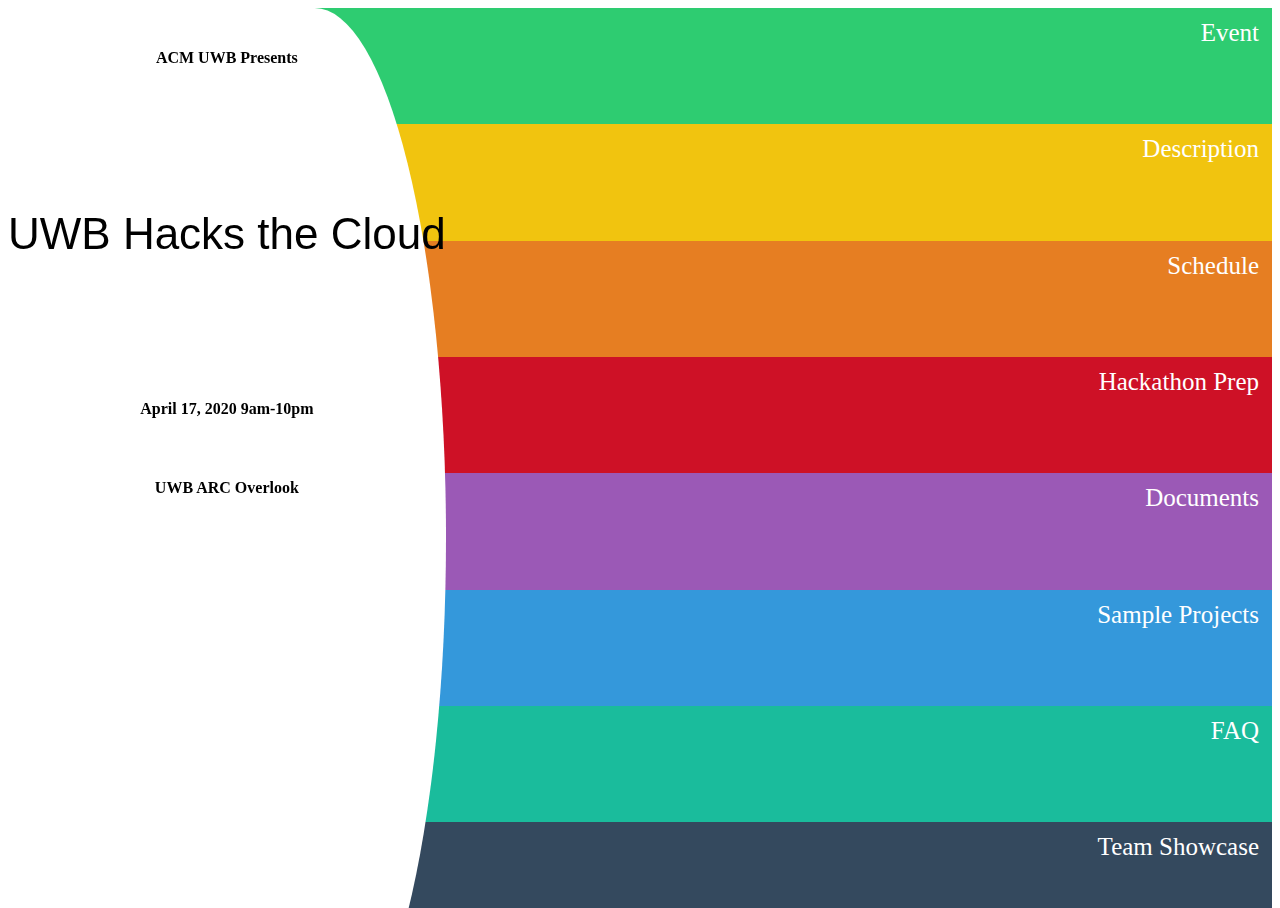
==== curve copy/home.html @ a2ee8c38 "Adding Iniital Files" ====
<!DOCTYPE html>
<html lang="en">
<head>
    <meta charset="UTF-8">
    <title>Title</title>
    <meta name="viewport" content="width=device-width, initial-scale=1">
    <link rel="stylesheet" href="https://stackpath.bootstrapcdn.com/font-awesome/4.7.0/css/font-awesome.min.css">
    <link rel="stylesheet" href="style.css">
</head>
<body>


    <!--Front Page Rainbow Navigation on Right-->
    <div class="rightNav">
        <div class="container">
            <div class="box box1" id="greenCard" onclick="openNav()" ><a>Event</a></div>
            <div class="box box2" onclick="openNav()"><a>Description </a></div>
            <div class="box box3" onclick="openNav()"><a>Schedule </a></div>
            <div class="box box4" onclick="openNav()"><a>Hackathon Prep </a></div>
            <div class="box box5" onclick="openNav()"><a>Documents</a></div>
            <div class="box box6" onclick="openNav()"><a>Sample Projects</a></div>
            <div class="box box7" onclick="openNav()"><a>FAQ</a></div>
            <div class="box box8" onclick="openNav()"><a>Team Showcase</a></div>
            <div class="box box9" onclick="openNav()"><a>Archives</a></div>
            <div class="box box10" onclick="openNav()"><a>About Us</a></div>
        </div>
    </div>

    <!--White Half Circle Event Information-->
    <section>
        <div><h4>ACM UWB Presents</h4></div>
        <div>
            <h1>UWB Hacks the Cloud</h1>
            <h4>April 17, 2020 9am-10pm</h4>
            <h4>UWB ARC Overlook</h4>
        </div>
    </section>

    <!--Green Card Content Slide Navigation -->
    <div id="myNav" class="overlayGreen">
        <a href="javascript:void(0)" class="closebtn" onclick="closeNav()">&times;</a>
        <div class="overlay-content">
            <div class="image_card1">
                <img class="responsive" src="images/gameboy.jpg" alt="Circuit Board Image">
            </div>
            <a href="#">Services</a>
            <a href="#">Clients</a>
            <a href="#">Contact</a>
        </div>
    </div>

    <!--Green Card Content Slide Navigation -->
<!--    <div id="myNav" class="overlayGold">-->
<!--        <a href="javascript:void(0)" class="closebtn" onclick="closeNav()">&times;</a>-->
<!--        <div class="overlay-content">-->
<!--            <div class="image_card1">-->
<!--                <img class="responsive" src="images/floppy1.jpg" alt="Circuit Board Image">-->
<!--            </div>-->
<!--            <a href="#">Services</a>-->
<!--            <a href="#">Clients</a>-->
<!--            <a href="#">Contact</a>-->
<!--        </div>-->
<!--    </div>-->


    <script>
        function openNav() {
            document.getElementById("myNav").style.width = "100%";
        }
        function closeNav (){
            document.getElementById("myNav").style.width = "0%";
        }
    </script>
    </body>
</html>
---- curve copy/style.css ----
h1, h3 {
    margin: 0;
    padding: 100px 0;
    font: 44px "Arial";
    text-align: center;

}
h4{
    text-align: center;
    padding: 20px;
}

button{
   position: center;
}
header h1 {
    color: white;
}

section {
    margin: 0;
    position: fixed;
    height: 1060px;
    max-width:35%;
    background-color: white;
    border-top-right-radius: 30% 50%;
    border-bottom-right-radius: 30% 50%;
}

.box1 {background: #2ecc71;}
.box2 { background: #f1c40f;}
.box3 { background: #e67e22;}
.box4 { background: #ce1126;}
.box5 { background: #9b59b6;}
.box6 { background: #3498db;}
.box7 { background: #1abc9c;}
.box8 { background: #34495e;}
.box9 { background: #e743c3;}
.box10 {background: #16A085}

.rightNav{
    float: right;
    height: auto;
    width: 100%;
    z-index: 1;
    top: 0;
    left: 0;
    background-color: #111;
    overflow-x: hidden;

}
.move{
    justify-content: flex-start;
}

.rightNav a{

    height:10.48vh;
    padding: 6px 8px 6px 25px;
    text-decoration: none;
    font-size: 25px;
    color: #818181;
    display: block;
}

.container{
    height: 100vh;
}

.box{
    text-align: right;
    padding: 5px;
    justify-content: center;
}

.box a{
    color: white;
}

.icons{
    float: right;
}

.button{
    align-self: center;
    font-size: 18px;
}

/* Start of CSS for Grren open pages*/
.overlayGreen {
    height: 100%;
    width: 0%;
    position: fixed;
    z-index: 1;
    top: 0;
    left: 0;
    background-color: black;
    background-color: #2ecc71;
    overflow-x: hidden;
    transition: 0.5s;
}

.overlayGold {
    height: 100%;
    width: 0%;
    position: fixed;
    z-index: 1;
    top: 0;
    left: 0;
    background-color: black;
    background-color: #f1c40f;
    overflow-x: hidden;
    transition: 0.5s;
}

.overlay-content {
    position: relative;
    top: 25%;
    width: 100%;
    text-align: center;
    margin-top: 30px;
}

.overlayGreen a {
    padding: 8px;
    text-decoration: none;
    font-size: 36px;
    color: #818181;
    display: block;
    transition: 0.3s;
}

.overlayGreen a:hover, .overlay a:focus {
    color: #f1f1f1;
}

.overlayGreen .closebtn {
    position: absolute;
    top: 20px;
    right: 45px;
    font-size: 60px;
}

@media screen and (max-height: 450px) {
    .overlayGreen a {font-size: 20px}
    .overlayGreen .closebtn {
        font-size: 40px;
        top: 15px;
        right: 35px;
    }
}

/*End CSS for Open pages*/

.overlay #greenCard{
    background-color: #2ecc71;
}

/*device specific image adjustment*/
.responsive{
    width: 100%;
    height: auto;
    max-width: 550px;
    padding: 20px;
}

/*images aligned left*/
.image_card1{
    align-content: space-between;
    margin-top: 10px;
    margin-bottom: 10px;
    background: #2ecc71;
    opacity: 0.25;
}

.overlayGold {
    height: 100%;
    width: 80%;
    position: fixed;
    z-index: 1;
    top: 0;
    left: 0;
    background-color: black;
    background-color: #f1c40f;}
overflow-x: hidden;
transition: 0.5s;
}
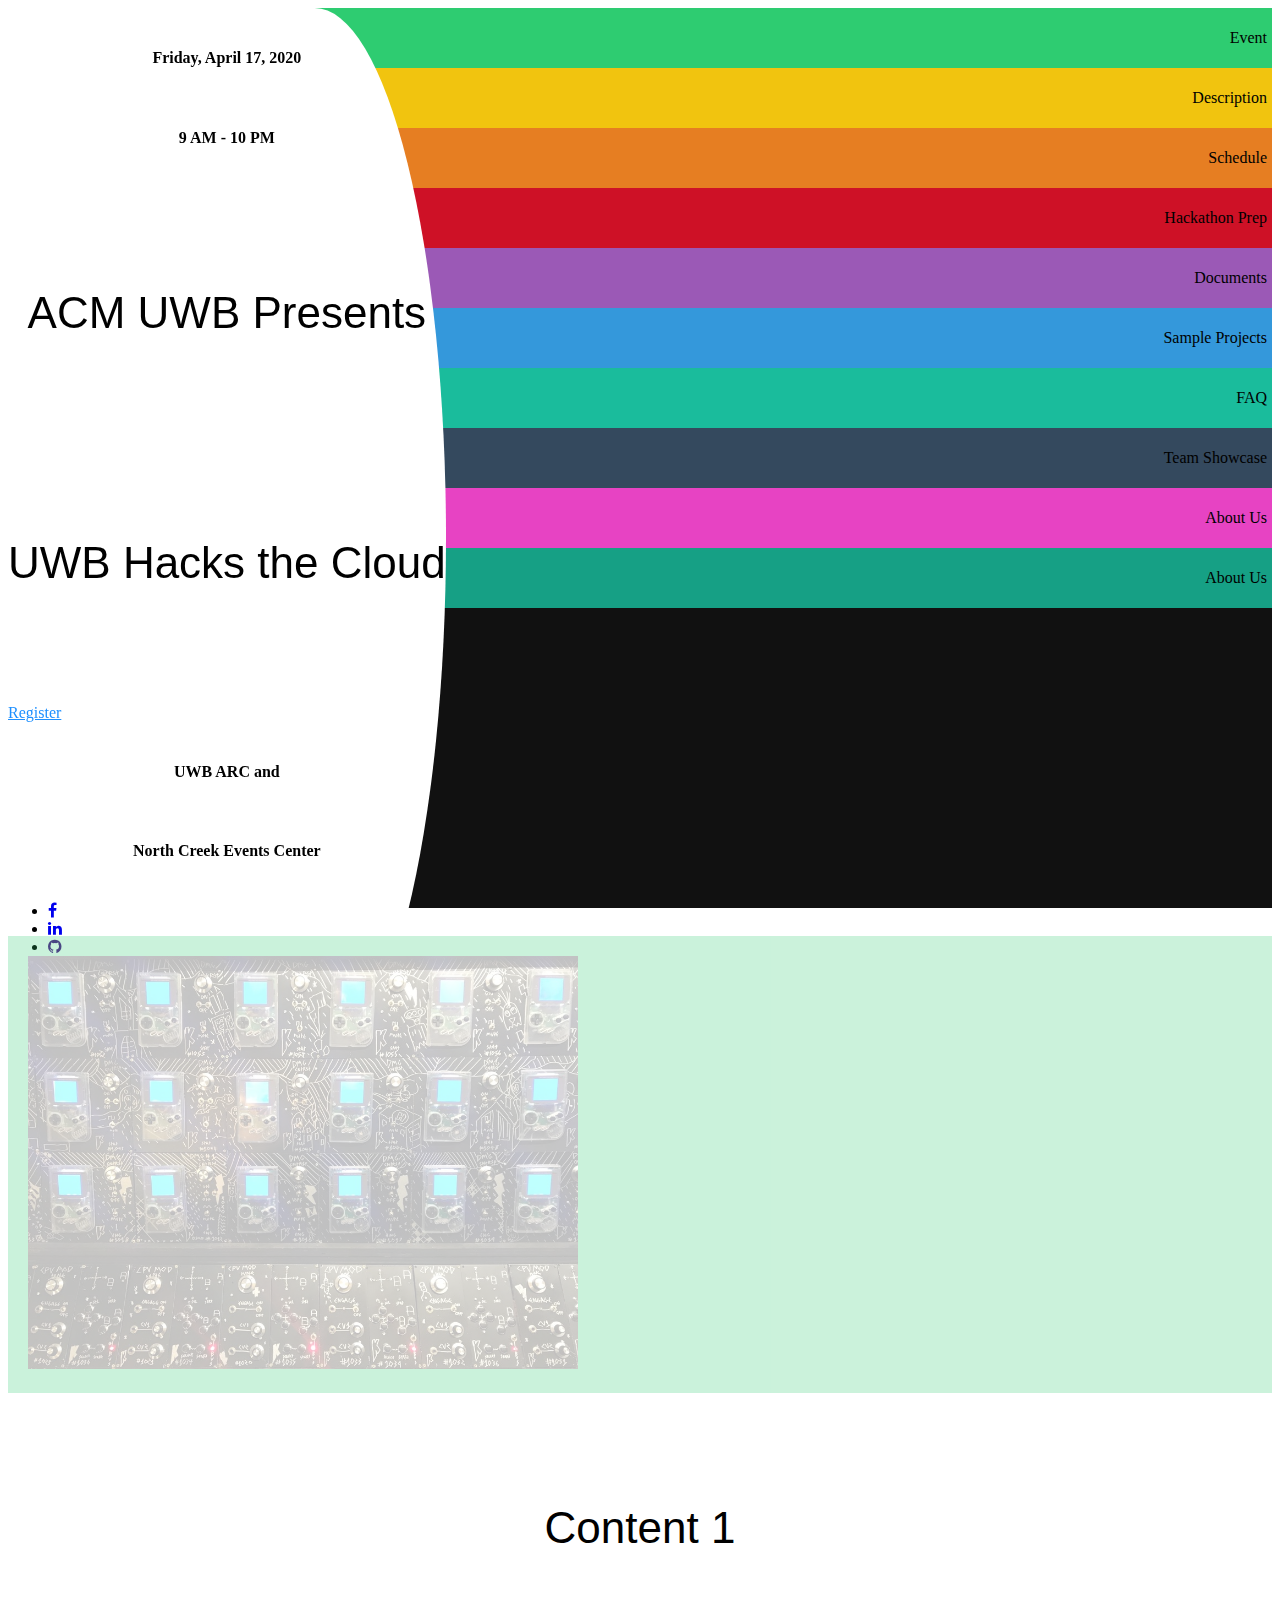
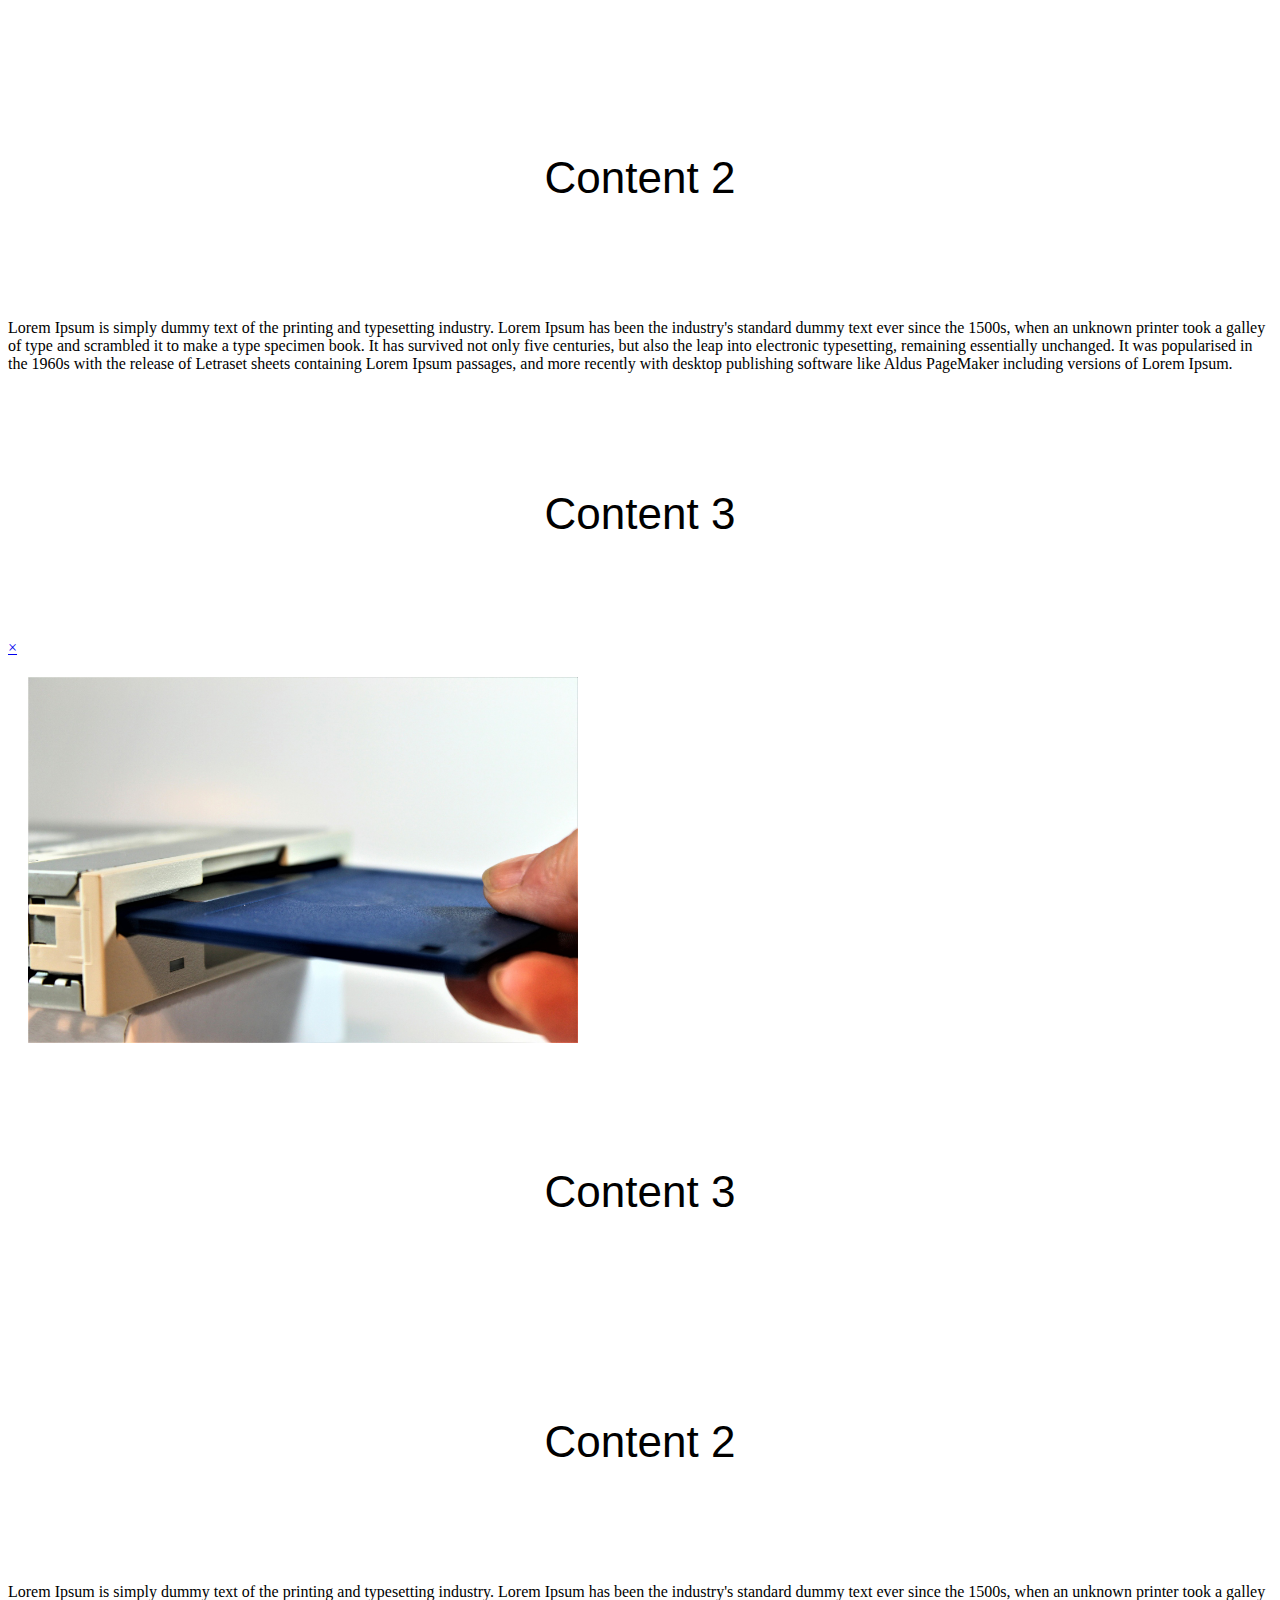
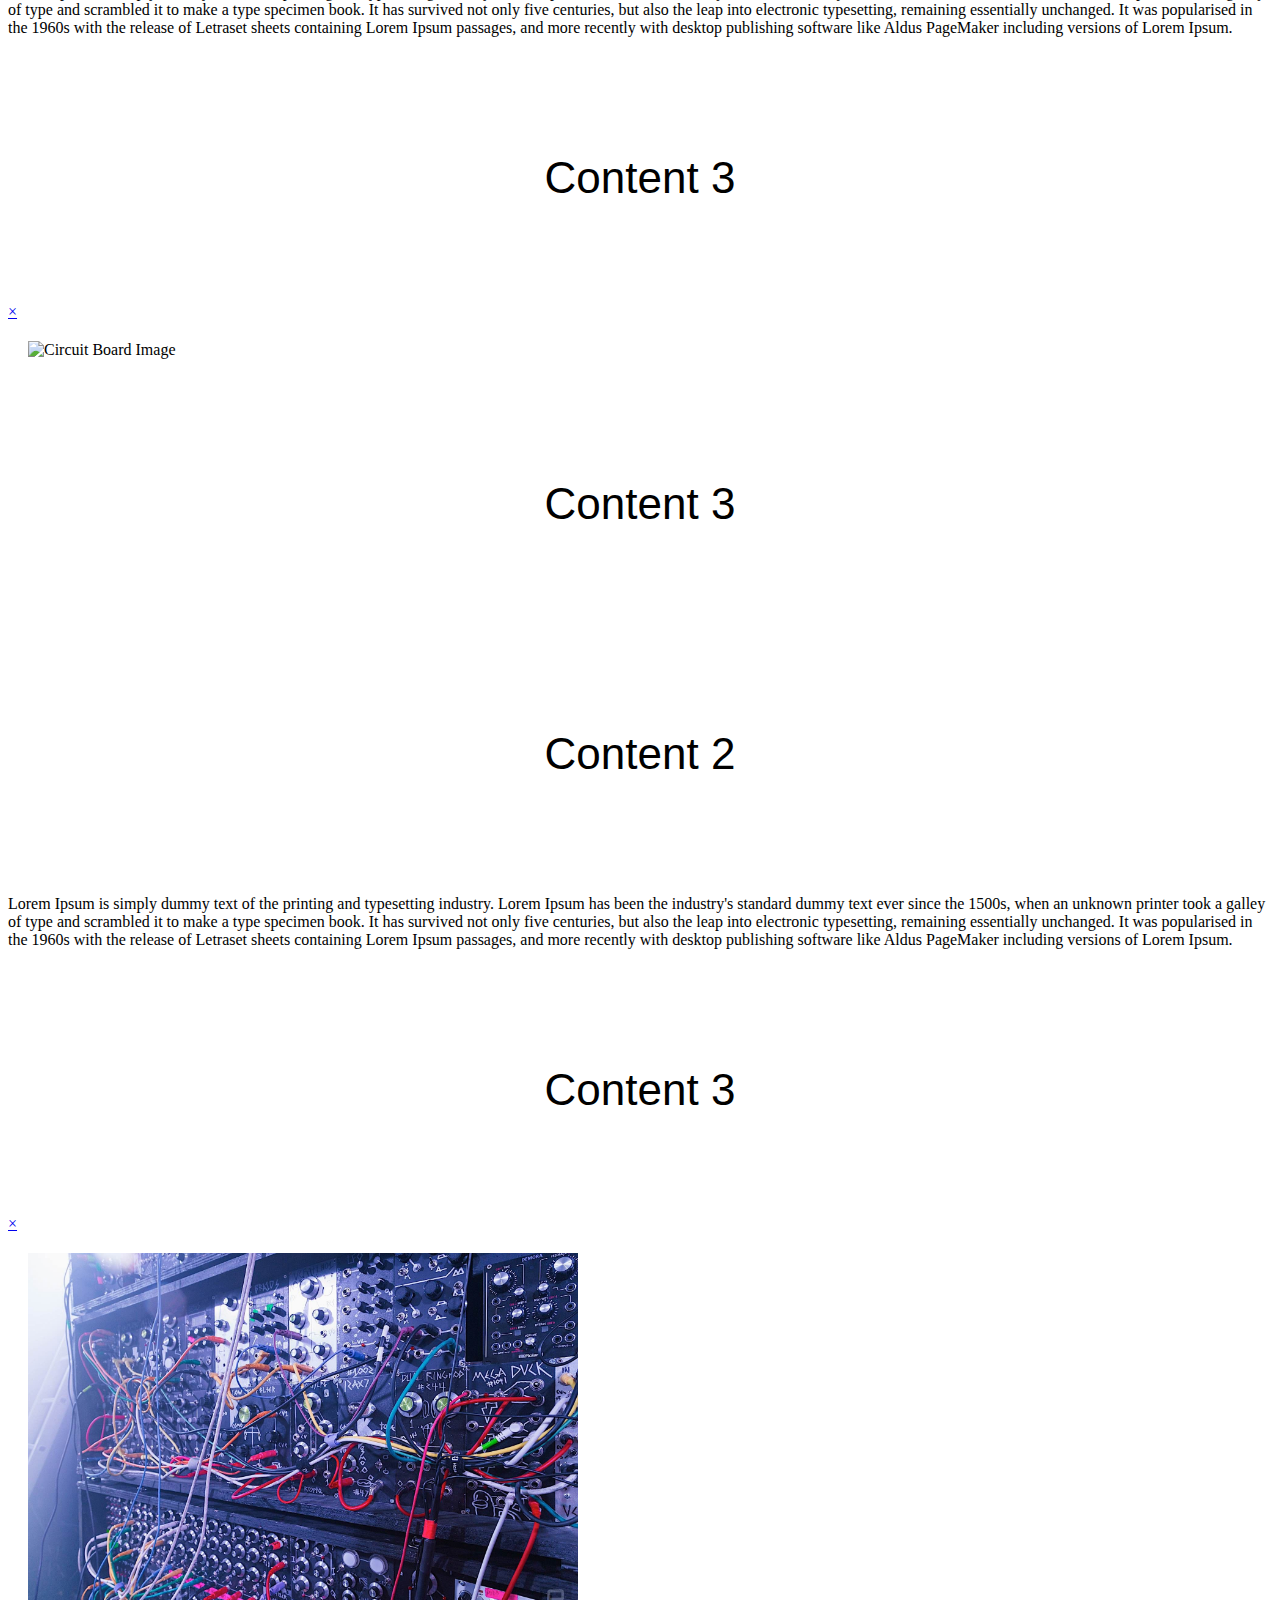
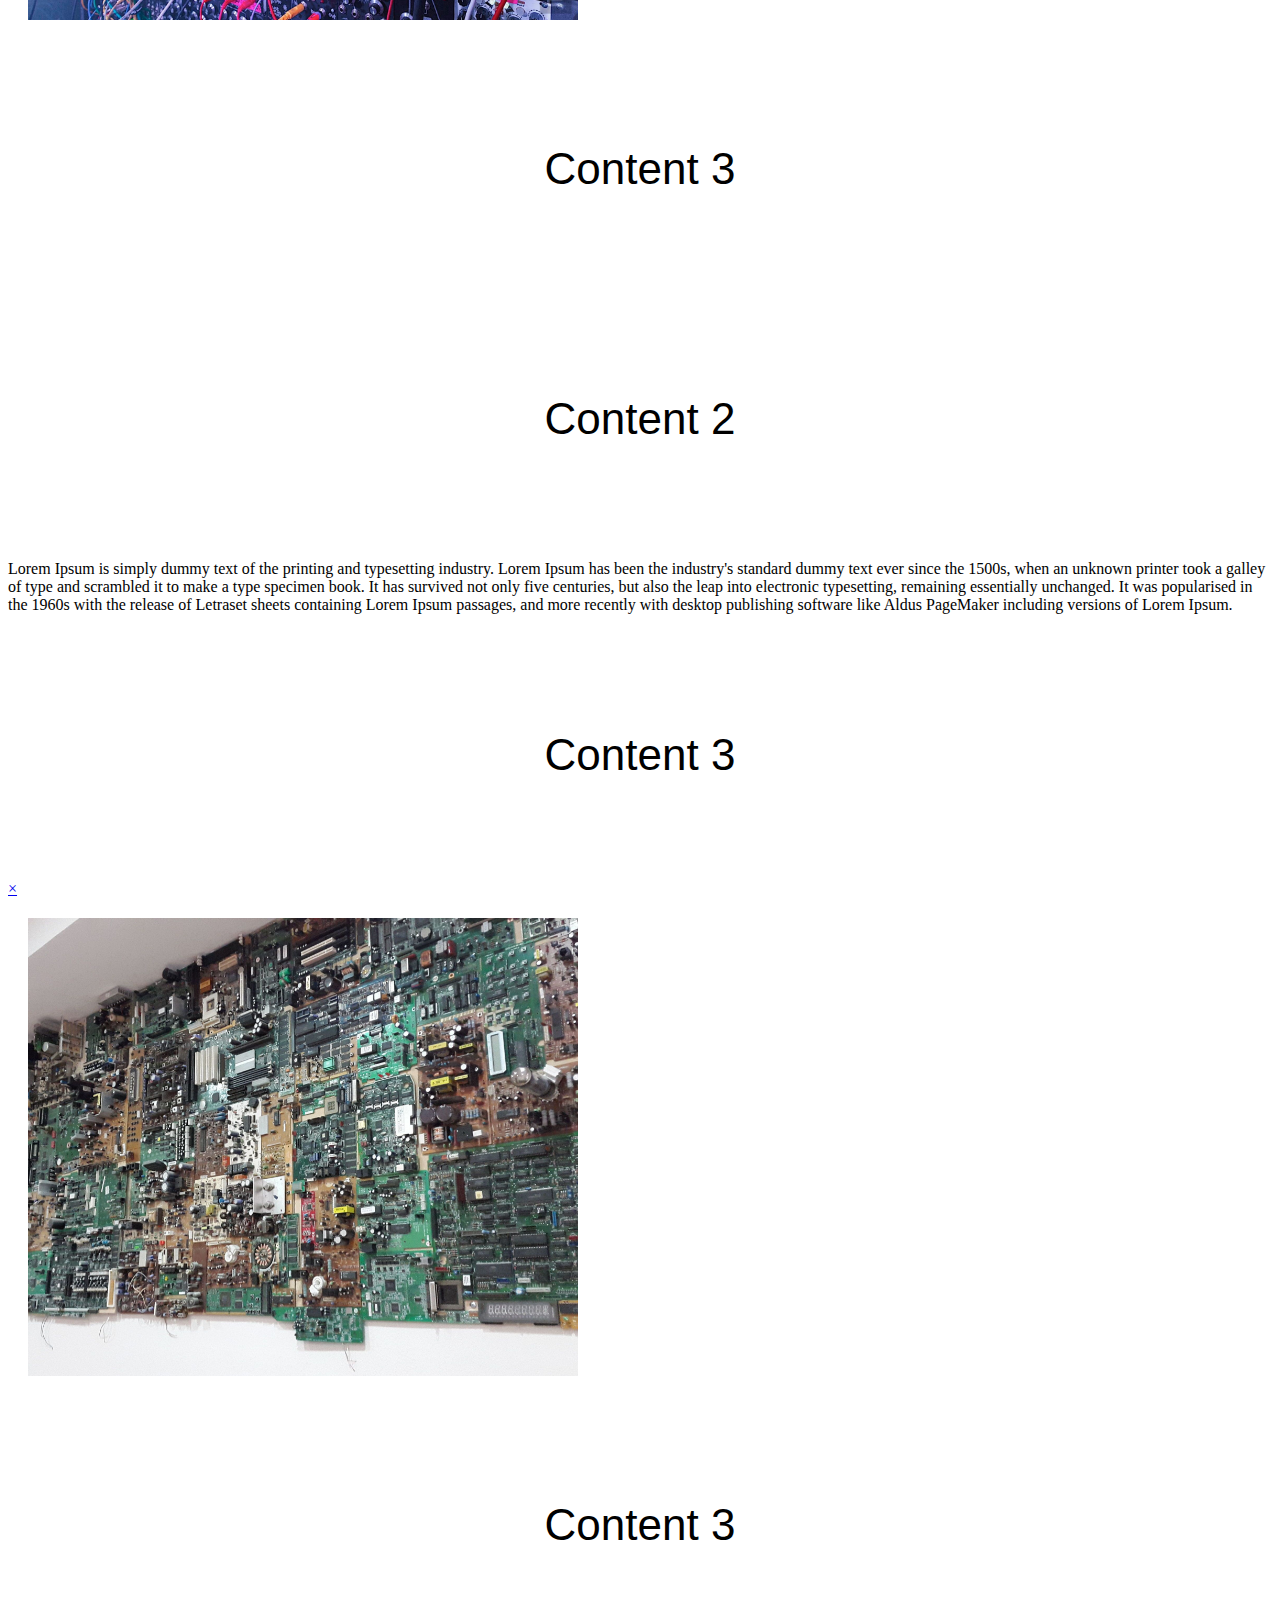
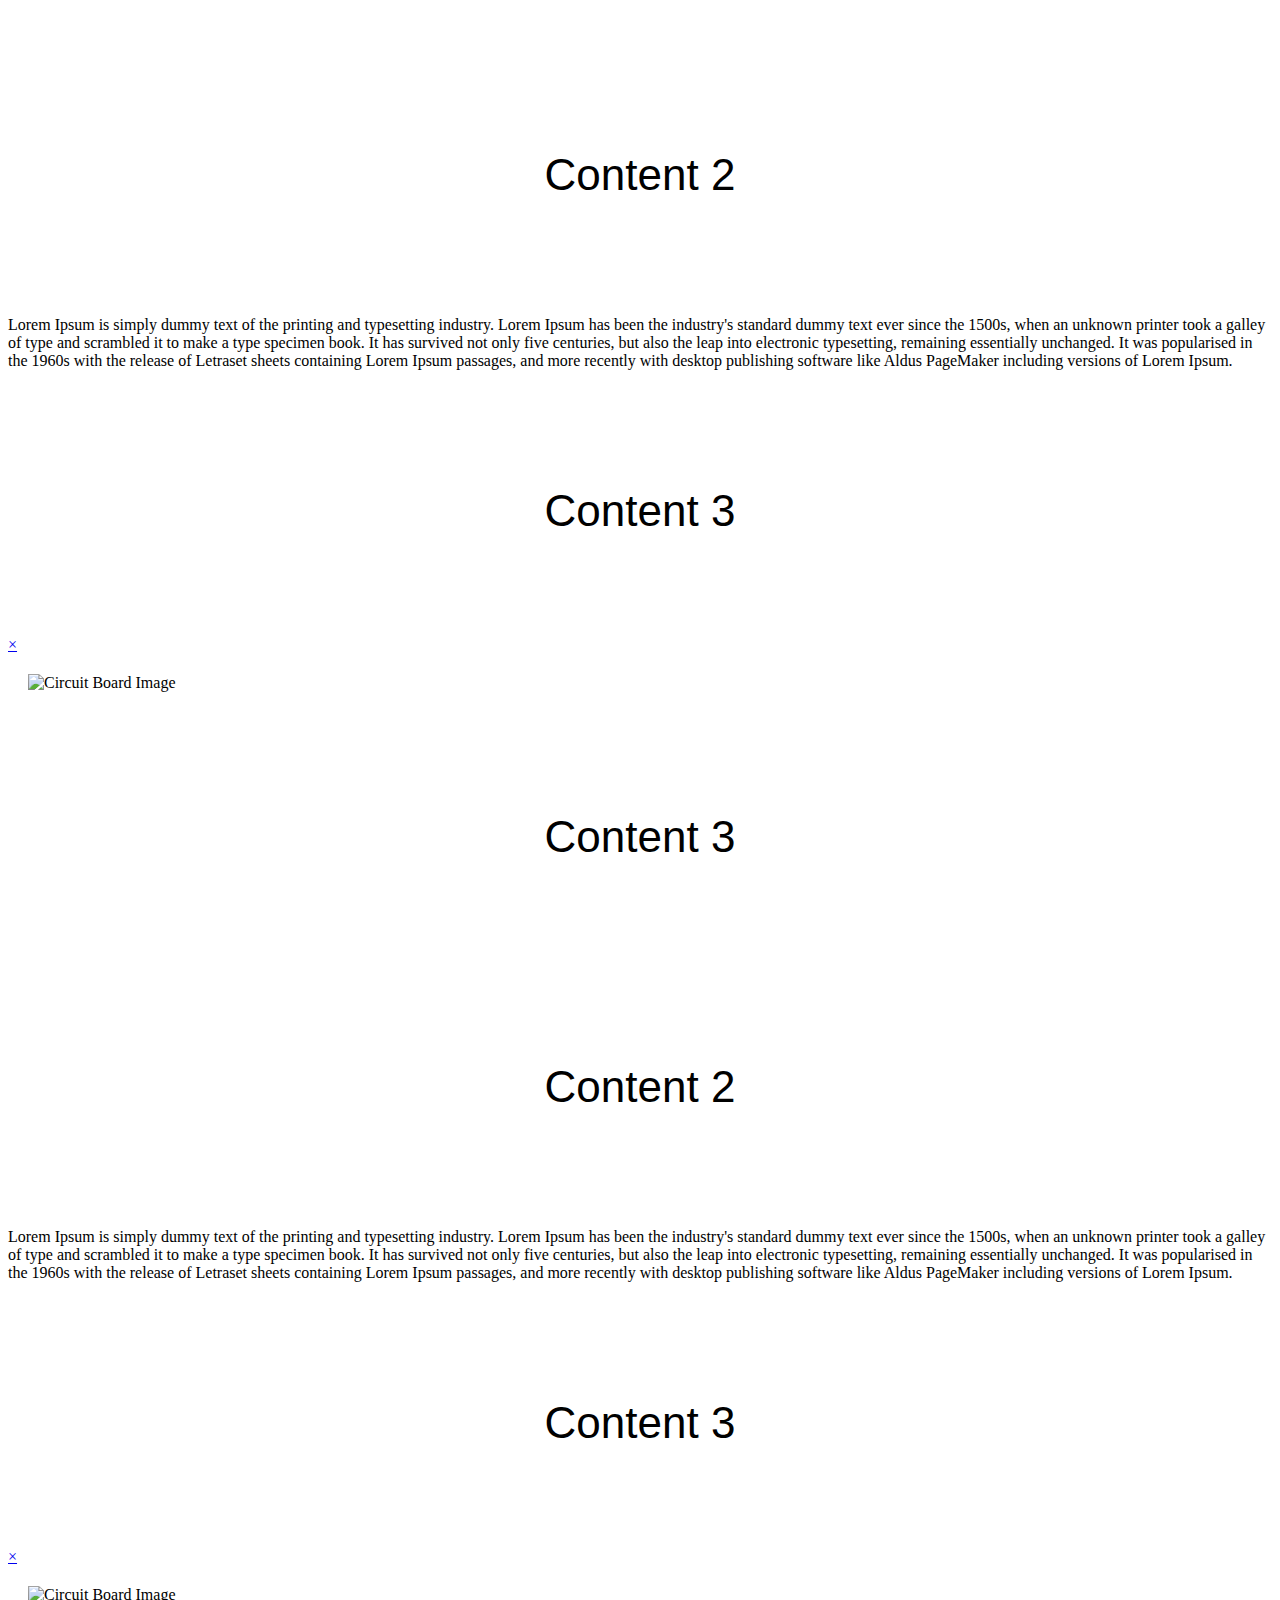
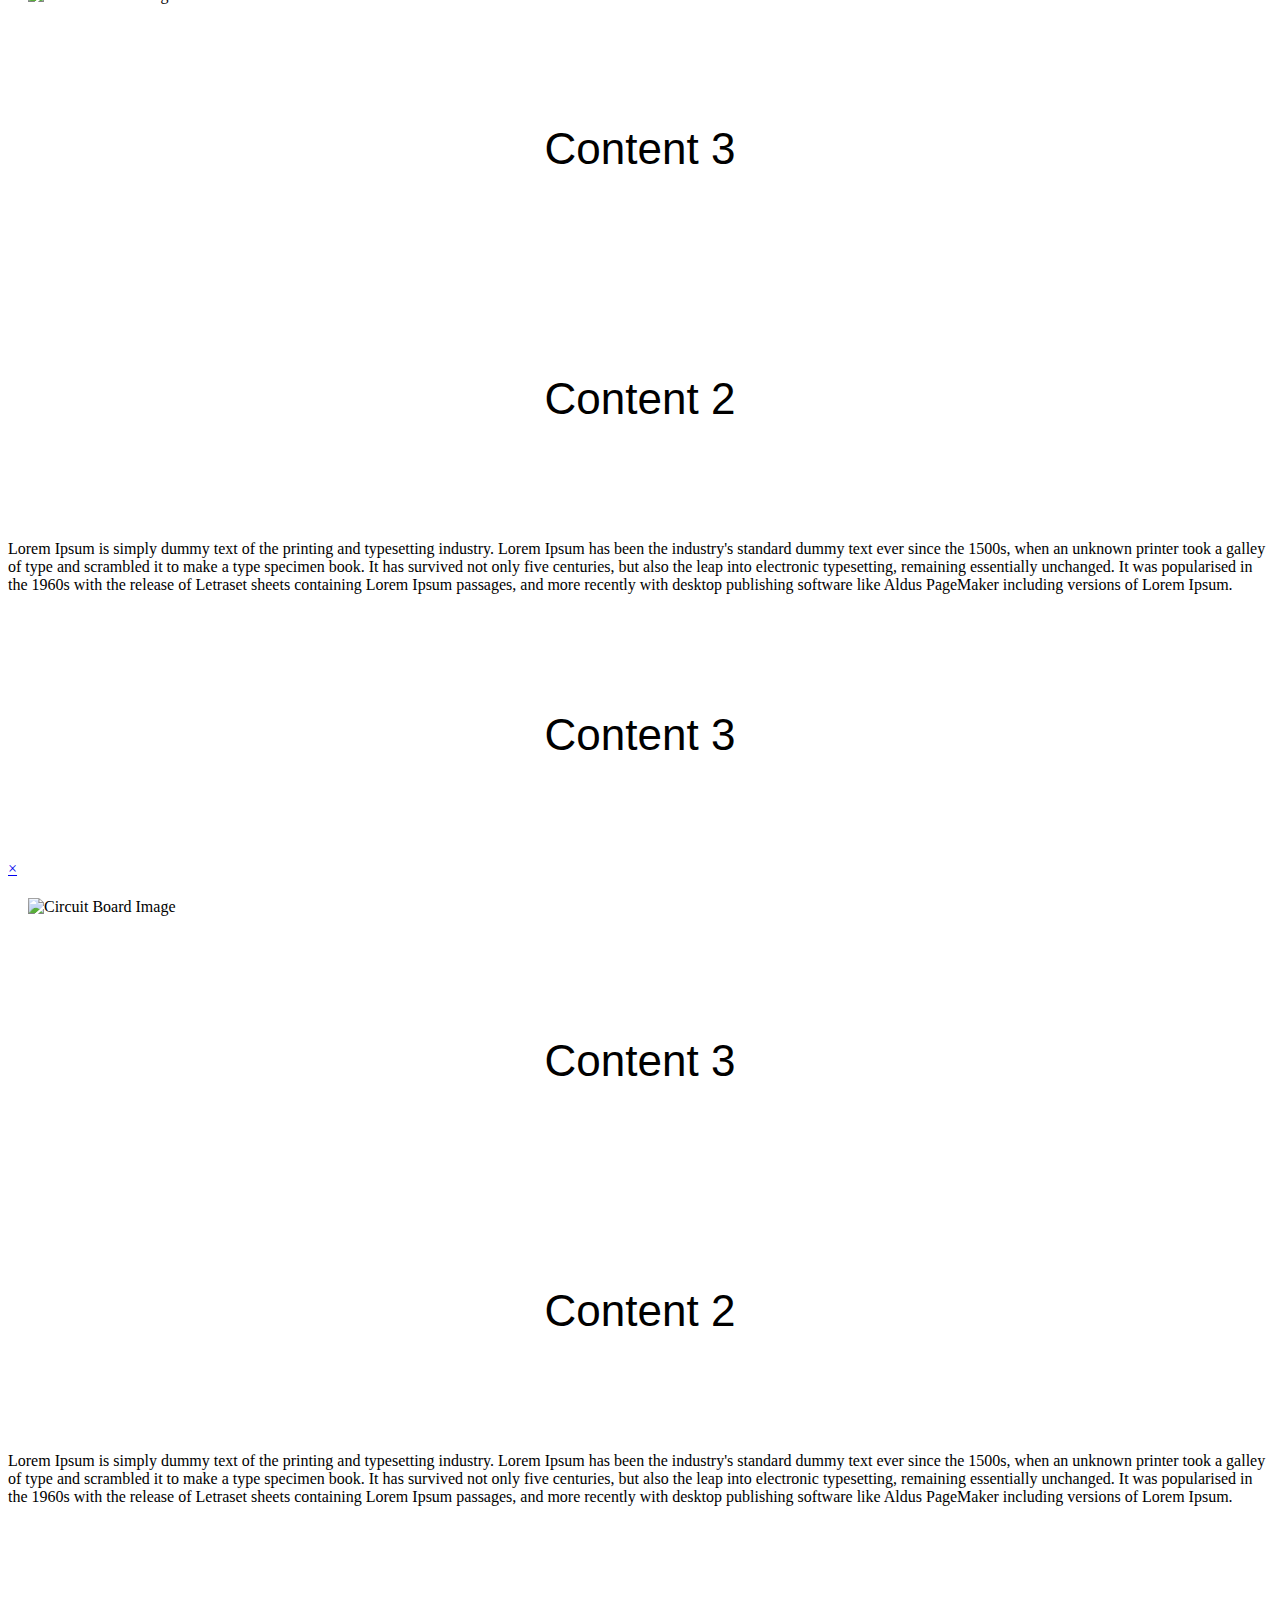
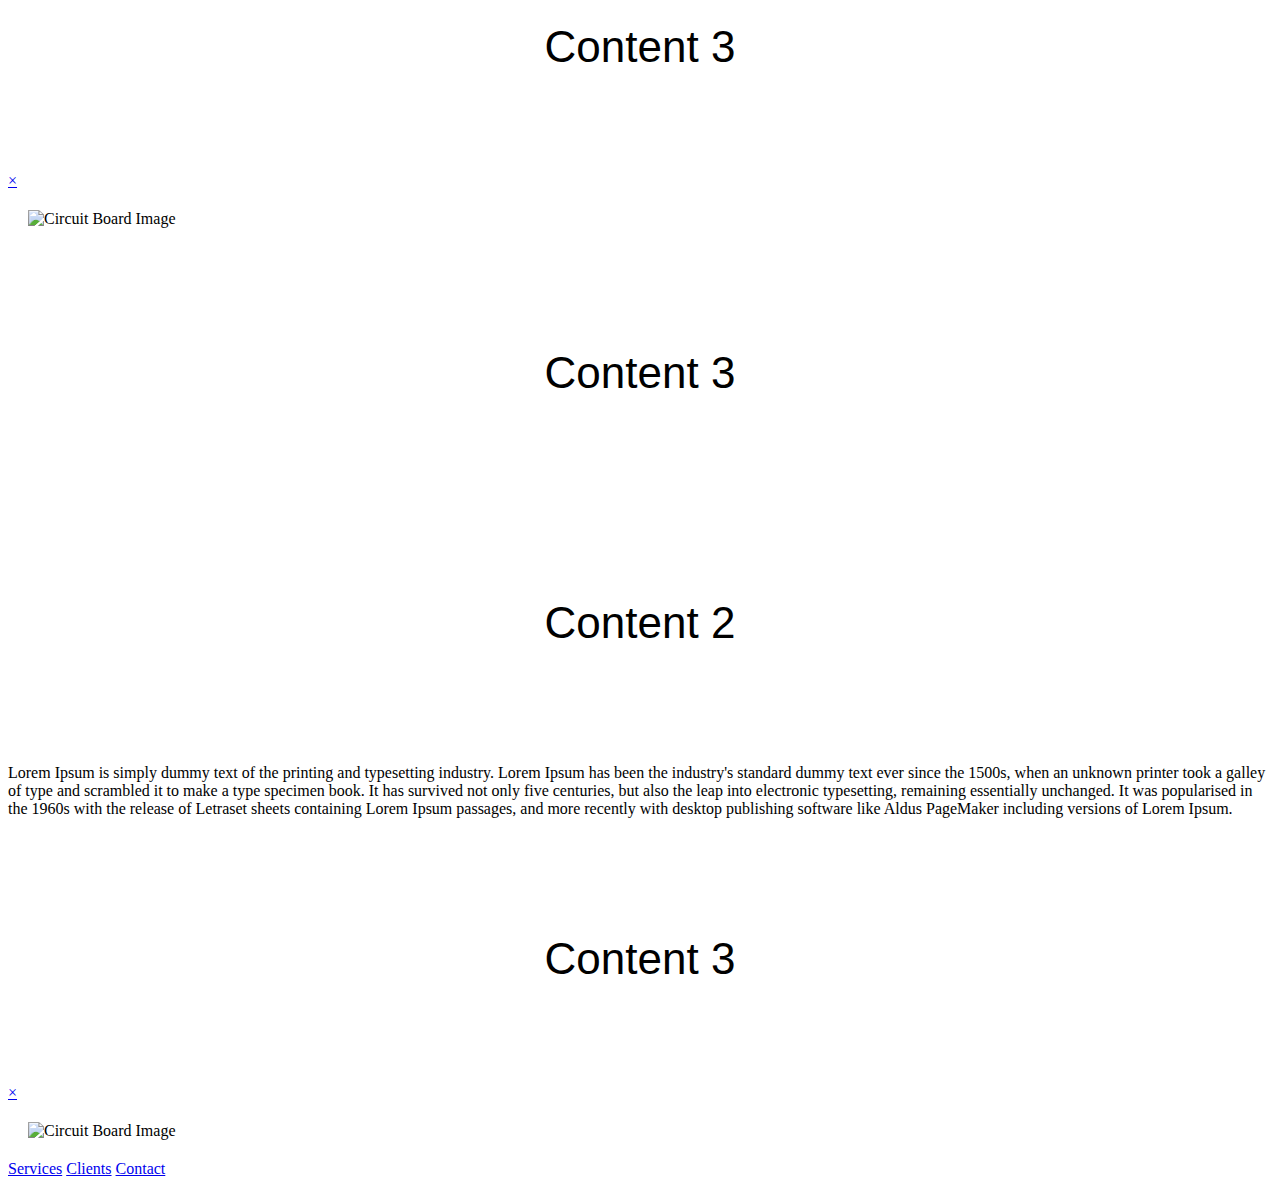
==== commit e7c711f5: "Merge pull request #1 from redpandarevolt/fix-images-path" ====
--- a/curve copy/home.html
+++ b/curve copy/home.html
@@ -5,6 +5,7 @@
     <title>Title</title>
     <meta name="viewport" content="width=device-width, initial-scale=1">
     <link rel="stylesheet" href="https://stackpath.bootstrapcdn.com/font-awesome/4.7.0/css/font-awesome.min.css">
+<!--    <script src="https://kit.fontawesome.com/a076d05399.js"></script>-->
     <link rel="stylesheet" href="style.css">
 </head>
 <body>
@@ -13,35 +14,215 @@
     <!--Front Page Rainbow Navigation on Right-->
     <div class="rightNav">
         <div class="container">
-            <div class="box box1" id="greenCard" onclick="openNav()" ><a>Event</a></div>
-            <div class="box box2" onclick="openNav()"><a>Description </a></div>
-            <div class="box box3" onclick="openNav()"><a>Schedule </a></div>
-            <div class="box box4" onclick="openNav()"><a>Hackathon Prep </a></div>
-            <div class="box box5" onclick="openNav()"><a>Documents</a></div>
-            <div class="box box6" onclick="openNav()"><a>Sample Projects</a></div>
-            <div class="box box7" onclick="openNav()"><a>FAQ</a></div>
-            <div class="box box8" onclick="openNav()"><a>Team Showcase</a></div>
-            <div class="box box9" onclick="openNav()"><a>Archives</a></div>
-            <div class="box box10" onclick="openNav()"><a>About Us</a></div>
+            <div class="box box1" onclick="openNav1(myNav1)" ><p>Event</p></div>
+            <div class="box box2" onclick="openNav2(myNav2)"><p>Description </p></div>
+            <div class="box box3" onclick="openNav3(myNav3)"><p>Schedule </p></div>
+            <div class="box box4" onclick="openNav4(myNav4)"><p>Hackathon Prep </p></div>
+            <div class="box box5" onclick="openNav5(myNav5)"><p>Documents</p></div>
+            <div class="box box6" onclick="openNav6(myNav6)"><p>Sample Projects</p></div>
+            <div class="box box7" onclick="openNav7(myNav7)"><p>FAQ</p></div>
+            <div class="box box8" onclick="openNav8(myNav8)"><p>Team Showcase</p></div>
+            <div class="box box9" onclick="openNav9(myNav9)"><p>About Us</p></div>
+            <div class="box box10" onclick="openNav10(myNav10)"><p>About Us</p></div>
         </div>
     </div>
 
     <!--White Half Circle Event Information-->
     <section>
-        <div><h4>ACM UWB Presents</h4></div>
         <div>
+            <h4>Friday, April 17, 2020</h4>
+            <h4>9 AM - 10 PM</h4>
+            <h3>ACM UWB Presents</h3>
             <h1>UWB Hacks the Cloud</h1>
-            <h4>April 17, 2020 9am-10pm</h4>
-            <h4>UWB ARC Overlook</h4>
+            <p class="registration" id="effects" ><a  style="color: dodgerblue" href="https://docs.google.com/forms/d/e/1FAIpQLSesZrR4kDC5NrmjHH6o2ZsRRUO2cIFVRf567PCcCp_ysydQ1w/viewform">Register</a></p>
+            <h4>UWB ARC and </h4>
+            <h4>North Creek Events Center</h4>
+        </div>
+
+        <div class="wrapper">
+            <nav class="flex-nav">
+                <ul>
+                    <!-- Social Media Icon LInks -->
+                    <li class=social">
+                        <a href="https://www.facebook.com/uwbacm/"><i class="fa fa-facebook"></i></a>
+                    </li>
+                    <li class=social">
+                        <a href="https://www.linkedin.com/in/uwbacm"><i class="fa fa-linkedin"></i></a>
+                    </li>
+                    <li class=social">
+                        <a href=""><i class="fa fa-github"></i></a>
+                    </li>
+                </ul>
+            </nav>
+
         </div>
     </section>
 
-    <!--Green Card Content Slide Navigation -->
-    <div id="myNav" class="overlayGreen">
-        <a href="javascript:void(0)" class="closebtn" onclick="closeNav()">&times;</a>
-        <div class="overlay-content">
-            <div class="image_card1">
-                <img class="responsive" src="images/gameboy.jpg" alt="Circuit Board Image">
+    <!--Card 1 Content Slide Navigation -->
+    <div id="myNav1" class="overlay1">
+
+        <div class="flex-container">
+            <a href="javascript:void(0)" class="closebtn" onclick="closeNav1()">&times;</a>
+            <div class="overlay1-content">
+                <div class="image_card1">
+                    <img class="responsive" src="Images/gameboy.jpg" alt="Circuit Board Image">
+                </div>
+            </div>
+            <div><h3>Content 1</h3> </div>
+        </div>
+        <div class="flex-container">
+            <div><h3>Content 2</h3> <p>Lorem Ipsum is simply dummy text of the printing and typesetting industry. Lorem Ipsum has been the industry's standard dummy text ever since the 1500s, when an unknown printer took a galley of type and scrambled it to make a type specimen book. It has survived not only five centuries, but also the leap into electronic typesetting, remaining essentially unchanged. It was popularised in the 1960s with the release of Letraset sheets containing Lorem Ipsum passages, and more recently with desktop publishing software like Aldus PageMaker including versions of Lorem Ipsum.</p></div>
+            <div><h3>Content 3</h3> </div>
+        </div>
+    </div>
+
+<!--   Card  2 Content Slide Navigation -->
+
+    <div id="myNav2" class="overlay2">
+        <div class="flex-container">
+            <a href="javascript:void(0)" class="closebtn" onclick="closeNav2()">&times;</a>
+            <div class="overlay2-content">
+                <div class="image_card2">
+                    <img class="responsive" src="Images/floppy1.jpg" alt="Circuit Board Image">
+                </div>
+            </div>
+            <div><h3>Content 3</h3> </div>
+        </div>
+
+        <div class="flex-container">
+            <div><h3>Content 2</h3> <p>Lorem Ipsum is simply dummy text of the printing and typesetting industry. Lorem Ipsum has been the industry's standard dummy text ever since the 1500s, when an unknown printer took a galley of type and scrambled it to make a type specimen book. It has survived not only five centuries, but also the leap into electronic typesetting, remaining essentially unchanged. It was popularised in the 1960s with the release of Letraset sheets containing Lorem Ipsum passages, and more recently with desktop publishing software like Aldus PageMaker including versions of Lorem Ipsum.</p></div>
+            <div><h3>Content 3</h3> </div>
+        </div>
+    </div>
+
+    <!--   Card 3 Content Slide Navigation -->
+    <div id="myNav3" class="overlay3">
+        <div class="flex-container">
+            <a href="javascript:void(0)" class="closebtn" onclick="closeNav3()">&times;</a>
+            <div class="overlay3-content">
+                <div class="image_card3">
+                    <img class="responsive" src="Images/parts1.jpg" alt="Circuit Board Image">
+                </div>
+            </div>
+            <div><h3>Content 3</h3> </div>
+        </div>
+        <div class="flex-container">
+            <div><h3>Content 2</h3> <p>Lorem Ipsum is simply dummy text of the printing and typesetting industry. Lorem Ipsum has been the industry's standard dummy text ever since the 1500s, when an unknown printer took a galley of type and scrambled it to make a type specimen book. It has survived not only five centuries, but also the leap into electronic typesetting, remaining essentially unchanged. It was popularised in the 1960s with the release of Letraset sheets containing Lorem Ipsum passages, and more recently with desktop publishing software like Aldus PageMaker including versions of Lorem Ipsum.</p></div>
+            <div><h3>Content 3</h3> </div>
+        </div>
+    </div>
+
+    <!--   Card 4 Content Slide Navigation -->
+    <div id="myNav4" class="overlay4">
+        <div class="flex-container">
+            <a href="javascript:void(0)" class="closebtn" onclick="closeNav4()">&times;</a>
+            <div class="overlay4-content">
+                <div class="image_card4">
+                    <img class="responsive" src="Images/lmnc.jpg" alt="Circuit Board Image">
+                </div>
+            </div>
+            <div><h3>Content 3</h3> </div>
+        </div>
+        <div class="flex-container">
+            <div><h3>Content 2</h3> <p>Lorem Ipsum is simply dummy text of the printing and typesetting industry. Lorem Ipsum has been the industry's standard dummy text ever since the 1500s, when an unknown printer took a galley of type and scrambled it to make a type specimen book. It has survived not only five centuries, but also the leap into electronic typesetting, remaining essentially unchanged. It was popularised in the 1960s with the release of Letraset sheets containing Lorem Ipsum passages, and more recently with desktop publishing software like Aldus PageMaker including versions of Lorem Ipsum.</p></div>
+            <div><h3>Content 3</h3> </div>
+        </div>
+    </div>
+
+    <!--   Card 5 Content Slide Navigation -->
+    <div id="myNav5" class="overlay5">
+        <div class="flex-container">
+            <a href="javascript:void(0)" class="closebtn" onclick="closeNav5()">&times;</a>
+            <div class="overlay5-content">
+                <div class="image_card5">
+                    <img class="responsive" src="Images/pcb-wall.jpg" alt="Circuit Board Image">
+                </div>
+            </div>
+            <div><h3>Content 3</h3> </div>
+        </div>
+        <div class="flex-container">
+            <div><h3>Content 2</h3> <p>Lorem Ipsum is simply dummy text of the printing and typesetting industry. Lorem Ipsum has been the industry's standard dummy text ever since the 1500s, when an unknown printer took a galley of type and scrambled it to make a type specimen book. It has survived not only five centuries, but also the leap into electronic typesetting, remaining essentially unchanged. It was popularised in the 1960s with the release of Letraset sheets containing Lorem Ipsum passages, and more recently with desktop publishing software like Aldus PageMaker including versions of Lorem Ipsum.</p></div>
+            <div><h3>Content 3</h3> </div>
+        </div>
+    </div>
+
+    <!--   Card 6 Content Slide Navigation -->
+    <div id="myNav6" class="overlay6">
+
+        <div class="flex-container">
+            <a href="javascript:void(0)" class="closebtn" onclick="closeNav6()">&times;</a>
+            <div class="overlay6-content">
+                <div class="image_card6">
+                    <img class="responsive" src="Images/computer2.jpg" alt="Circuit Board Image">
+                </div>
+            </div>
+            <div><h3>Content 3</h3> </div>
+        </div>
+        <div class="flex-container">
+            <div><h3>Content 2</h3> <p>Lorem Ipsum is simply dummy text of the printing and typesetting industry. Lorem Ipsum has been the industry's standard dummy text ever since the 1500s, when an unknown printer took a galley of type and scrambled it to make a type specimen book. It has survived not only five centuries, but also the leap into electronic typesetting, remaining essentially unchanged. It was popularised in the 1960s with the release of Letraset sheets containing Lorem Ipsum passages, and more recently with desktop publishing software like Aldus PageMaker including versions of Lorem Ipsum.</p></div>
+            <div><h3>Content 3</h3> </div>
+        </div>
+    </div>
+
+    <!--   Card 7 Content Slide Navigation -->
+    <div id="myNav7" class="overlay7">
+        <div class="flex-container">
+            <a href="javascript:void(0)" class="closebtn" onclick="closeNav7()">&times;</a>
+            <div class="overlay7-content">
+                <div class="image_card7">
+                    <img class="responsive" src="Images/computer1.jpg" alt="Circuit Board Image">
+                </div>
+            </div>
+            <div><h3>Content 3</h3> </div>
+        </div>
+
+        <div class="flex-container">
+            <div><h3>Content 2</h3> <p>Lorem Ipsum is simply dummy text of the printing and typesetting industry. Lorem Ipsum has been the industry's standard dummy text ever since the 1500s, when an unknown printer took a galley of type and scrambled it to make a type specimen book. It has survived not only five centuries, but also the leap into electronic typesetting, remaining essentially unchanged. It was popularised in the 1960s with the release of Letraset sheets containing Lorem Ipsum passages, and more recently with desktop publishing software like Aldus PageMaker including versions of Lorem Ipsum.</p></div>
+            <div><h3>Content 3</h3> </div>
+        </div>
+    </div>
+
+    <!--  Card 8Content Slide Navigation -->
+    <div id="myNav8" class="overlay8">
+        <div class="flex-container">
+            <a href="javascript:void(0)" class="closebtn" onclick="closeNav8()">&times;</a>
+            <div class="overlay8-content">
+                <div class="image_card8">
+                    <img class="responsive" src="Images/computer2.jpg" alt="Circuit Board Image">
+                </div>
+            </div>
+            <div><h3>Content 3</h3> </div>
+        </div>
+        <div class="flex-container">
+            <div><h3>Content 2</h3> <p>Lorem Ipsum is simply dummy text of the printing and typesetting industry. Lorem Ipsum has been the industry's standard dummy text ever since the 1500s, when an unknown printer took a galley of type and scrambled it to make a type specimen book. It has survived not only five centuries, but also the leap into electronic typesetting, remaining essentially unchanged. It was popularised in the 1960s with the release of Letraset sheets containing Lorem Ipsum passages, and more recently with desktop publishing software like Aldus PageMaker including versions of Lorem Ipsum.</p></div>
+            <div><h3>Content 3</h3> </div>
+        </div>
+
+    </div>
+
+    <!--   Card 9  Content Slide Navigation -->
+    <div id="myNav9" class="overlay9">
+        <div class="flex-container">
+            <a href="javascript:void(0)" class="closebtn" onclick="closeNav9()">&times;</a>
+            <div class="overlay9-content">
+                <div class="image_card9">
+                    <img class="responsive" src="Images/upsplash.jpg" alt="Circuit Board Image">
+                </div>
+            </div>
+            <div><h3>Content 3</h3> </div>
+        </div>
+        <div class="flex-container">
+            <div><h3>Content 2</h3> <p>Lorem Ipsum is simply dummy text of the printing and typesetting industry. Lorem Ipsum has been the industry's standard dummy text ever since the 1500s, when an unknown printer took a galley of type and scrambled it to make a type specimen book. It has survived not only five centuries, but also the leap into electronic typesetting, remaining essentially unchanged. It was popularised in the 1960s with the release of Letraset sheets containing Lorem Ipsum passages, and more recently with desktop publishing software like Aldus PageMaker including versions of Lorem Ipsum.</p></div>
+            <div><h3>Content 3</h3> </div>
+        </div>
+    </div>
+
+    <!--   Card  10 Content Slide Navigation -->
+    <div id="myNa10v" class="overlay10">
+        <a href="javascript:void(0)" class="closebtn" onclick="closeNav10()">&times;</a>
+        <div class="overlay10-content">
+            <div class="image_card10">
+                <img class="responsive" src="Images/resist.jpg" alt="Circuit Board Image">
             </div>
             <a href="#">Services</a>
             <a href="#">Clients</a>
@@ -49,27 +230,28 @@
         </div>
     </div>
 
-    <!--Green Card Content Slide Navigation -->
-<!--    <div id="myNav" class="overlayGold">-->
-<!--        <a href="javascript:void(0)" class="closebtn" onclick="closeNav()">&times;</a>-->
-<!--        <div class="overlay-content">-->
-<!--            <div class="image_card1">-->
-<!--                <img class="responsive" src="images/floppy1.jpg" alt="Circuit Board Image">-->
-<!--            </div>-->
-<!--            <a href="#">Services</a>-->
-<!--            <a href="#">Clients</a>-->
-<!--            <a href="#">Contact</a>-->
-<!--        </div>-->
-<!--    </div>-->
-
-
+    <!--Open and Close Each Individual Content/Image Info Card-->
     <script>
-        function openNav() {
-            document.getElementById("myNav").style.width = "100%";
-        }
-        function closeNav (){
-            document.getElementById("myNav").style.width = "0%";
-        }
+        function openNav1(id) {document.getElementById("myNav1").style.width = "83%";}
+        function closeNav1 (id){document.getElementById("myNav1").style.width = "0%";}
+        function openNav2(id) {document.getElementById("myNav2").style.width = "83%";}
+        function closeNav2 (id){document.getElementById("myNav2").style.width = "0%";}
+        function openNav3(id) {document.getElementById("myNav3").style.width = "83%";}
+        function closeNav3 (id){document.getElementById("myNav3").style.width = "0%";}
+        function openNav4(id) {document.getElementById("myNav4").style.width = "83%";}
+        function closeNav4 (id){document.getElementById("myNav4").style.width = "0%";}
+        function openNav5(id) {document.getElementById("myNav5").style.width = "83%";}
+        function closeNav5 (id){document.getElementById("myNav5").style.width = "0%";}
+        function openNav6(id) {document.getElementById("myNav6").style.width = "83%";}
+        function closeNav6 (id){document.getElementById("myNav6").style.width = "0%";}
+        function openNav7(id) {document.getElementById("myNav7").style.width = "83%";}
+        function closeNav7 (id){document.getElementById("myNav7").style.width = "0%";}
+        function openNav8(id) {document.getElementById("myNav8").style.width = "83%";}
+        function closeNav8 (id){document.getElementById("myNav8").style.width = "0%";}
+        function openNav9(id) {document.getElementById("myNav9").style.width = "83%";}
+        function closeNav9 (id){document.getElementById("myNav9").style.width = "0%";}
+        function openNav10(id) {document.getElementById("myNav10").style.width = "83%";}
+        function closeNav10 (id){document.getElementById("myNav10").style.width = "0%";}
     </script>
     </body>
 </html>